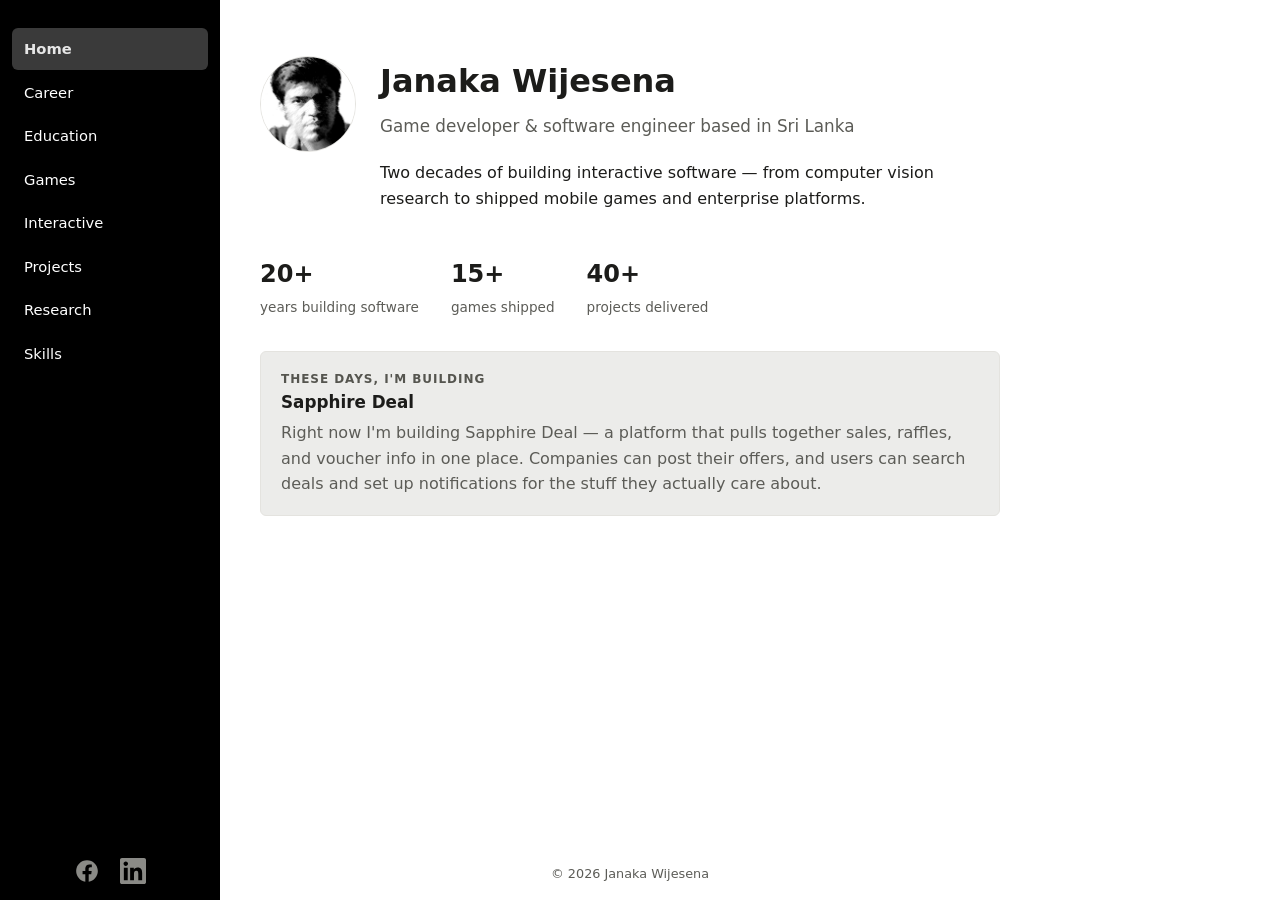
==== index.html @ 41aef9d0 "Initial commit: personal portfolio website Static site with sidebar navigation covering Home, Career" ====
<!doctype html>
<html lang="en">
<head>
<meta charset="UTF-8">
<meta name="viewport" content="width=device-width, initial-scale=1">
<title>Janaka Wijesena — Game Developer &amp; Software Engineer</title>
<link rel="stylesheet" href="assets/style.css">
</head>
<body>
<div class="layout">
  <aside class="sidebar">
    <nav class="sidenav">
      <a href="index.html" class="active">Home</a>
      <a href="career.html">Career</a>
      <a href="education.html">Education</a>
      <a href="games.html">Games</a>
      <a href="interactive.html">Interactive</a>
      <a href="projects.html">Projects</a>
      <a href="research.html">Research</a>
      <a href="skills.html">Skills</a>
    </nav>

    <div class="social-links">
      <a href="https://www.facebook.com/wijesena/" target="_blank" rel="noopener" aria-label="Facebook"><svg viewBox="0 0 24 24"><path d="M22 12c0-5.523-4.477-10-10-10S2 6.477 2 12c0 4.991 3.657 9.128 8.438 9.878v-6.987h-2.54V12h2.54V9.797c0-2.506 1.492-3.89 3.777-3.89 1.094 0 2.238.195 2.238.195v2.46h-1.26c-1.243 0-1.63.771-1.63 1.562V12h2.773l-.443 2.89h-2.33v6.987C18.343 21.128 22 16.991 22 12z"/></svg></a>
      <a href="https://www.linkedin.com/in/janaka-wijesena-46b5275/" target="_blank" rel="noopener" aria-label="LinkedIn"><svg viewBox="0 0 24 24"><path d="M20.447 20.452h-3.554v-5.569c0-1.328-.027-3.037-1.852-3.037-1.853 0-2.136 1.445-2.136 2.939v5.667H9.351V9h3.414v1.561h.046c.477-.9 1.637-1.85 3.37-1.85 3.601 0 4.267 2.37 4.267 5.455v6.286zM5.337 7.433c-1.144 0-2.063-.926-2.063-2.065 0-1.138.92-2.063 2.063-2.063 1.14 0 2.064.925 2.064 2.063 0 1.139-.925 2.065-2.064 2.065zm1.782 13.019H3.555V9h3.564v11.452zM22.225 0H1.771C.792 0 0 .774 0 1.729v20.542C0 23.227.792 24 1.771 24h20.451C23.2 24 24 23.227 24 22.271V1.729C24 .774 23.2 0 22.222 0h.003z"/></svg></a>
    </div>
  </aside>

  <main>
    <div class="hero">
      <img class="avatar" src="assets/profile.png" alt="Janaka Wijesena">
      <div>
        <h1>Janaka Wijesena</h1>
        <p class="tagline">Game developer &amp; software engineer based in Sri Lanka</p>
        <p class="lede">Two decades of building interactive software — from computer vision research to shipped mobile games and enterprise platforms.</p>
      </div>
    </div>

    <div class="stats">
      <div class="stat"><b>20+</b><span>years building software</span></div>
      <div class="stat"><b>15+</b><span>games shipped</span></div>
      <div class="stat"><b>40+</b><span>projects delivered</span></div>
    </div>

    <div class="highlight">
      <div class="label">These days, I'm building</div>
      <h3>Sapphire Deal</h3>
      <p style="margin:4px 0 0; color:var(--text-dim);">Right now I'm building Sapphire Deal — a platform that pulls together sales, raffles, and voucher info in one place. Companies can post their offers, and users can search deals and set up notifications for the stuff they actually care about.</p>
    </div>

    <footer>© 2026 Janaka Wijesena</footer>
  </main>
</div>
</body>
</html>
---- assets/style.css ----
:root{
  --bg:#ffffff;
  --bg-alt:#f6f6f4;
  --text:#1c1c1a;
  --text-dim:#5c5c57;
  --border:#e4e3df;
  --accent:#55554f;
  --accent-bg:#ececea;
  --radius:6px;
  --sidebar-w:220px;
}
@media (prefers-color-scheme: dark){
  :root{
    --bg:#151513;
    --bg-alt:#1d1d1b;
    --text:#e9e8e3;
    --text-dim:#a3a29c;
    --border:#333331;
    --accent:#c9c9c4;
    --accent-bg:#2a2a28;
  }
}
*{box-sizing:border-box;}
html, body{
  margin:0;
  height:100%;
}
body{
  font-family:"Segoe UI", system-ui, -apple-system, Helvetica, Arial, sans-serif;
  background:var(--bg);
  color:var(--text);
  line-height:1.6;
}
a{color:var(--accent); text-decoration:none;}
a:hover{text-decoration:underline;}

.layout{display:flex; min-height:100vh; align-items:stretch;}

/* Sidebar */
aside.sidebar{
  width:var(--sidebar-w);
  flex-shrink:0;
  background:#000;
  position:sticky;
  top:0;
  align-self:flex-start;
  height:100vh;
  overflow-y:auto;
  padding:28px 0 0;
  display:flex;
  flex-direction:column;
}

.social-links{
  margin-top:auto;
  display:flex;
  justify-content:center;
  gap:20px;
  padding:20px 20px 16px;
}
.social-links a{color:#8a8a86;}
.social-links a:hover{color:#fff;}
.social-links svg{width:26px; height:26px; fill:currentColor; display:block;}
.brand{
  display:block;
  padding:0 20px 20px;
  font-weight:600;
  font-size:1.05rem;
  color:var(--text);
  border-bottom:1px solid var(--border);
  margin-bottom:12px;
}
.brand:hover{text-decoration:none;}
.brand small{display:block; font-weight:400; color:var(--text-dim); font-size:0.8rem; margin-top:2px;}

nav.sidenav{display:flex; flex-direction:column; padding:0 12px;}
nav.sidenav a{
  color:#fff;
  font-size:0.92rem;
  padding:9px 12px;
  border-radius:var(--radius);
  margin-bottom:2px;
}
nav.sidenav a:hover{background:#262626; text-decoration:none; color:#fff;}
nav.sidenav a.active{background:#3a3a3a; color:#e6e6e6; font-weight:600;}

/* Main content */
main{
  flex:1;
  min-width:0;
  max-width:820px;
  padding:56px 40px 0;
  display:flex;
  flex-direction:column;
}
h1.page-title{font-size:1.6rem; margin:0 0 28px;}
h1{font-size:2rem; margin:0 0 6px;}
h2{
  font-size:1.05rem;
  letter-spacing:0.1em;
  text-transform:uppercase;
  color:var(--accent);
  margin:0 0 28px;
}
h3{font-size:1.05rem; margin:0 0 2px;}

.tagline{color:var(--text-dim); font-size:1.05rem; margin:0 0 20px;}
.lede{max-width:60ch;}

.hero{display:flex; gap:24px; align-items:flex-start;}
.avatar{
  width:96px; height:96px;
  border-radius:50%;
  object-fit:cover;
  flex-shrink:0;
  border:1px solid var(--border);
}

.stats{display:flex; gap:32px; margin-top:28px; flex-wrap:wrap;}
.stat b{display:block; font-size:1.5rem;}
.stat span{color:var(--text-dim); font-size:0.85rem;}

.highlight{
  margin-top:32px;
  padding:18px 20px;
  background:var(--accent-bg);
  border-radius:var(--radius);
  border:1px solid var(--border);
}
.highlight .label{font-size:0.75rem; text-transform:uppercase; letter-spacing:0.08em; color:var(--accent); font-weight:600;}

/* Career timeline */
.timeline{list-style:none; margin:0; padding:0;}
.timeline li{
  padding:0 0 22px 20px;
  border-left:2px solid var(--border);
  position:relative;
  margin-left:4px;
}
.timeline li:last-child{padding-bottom:0;}
.timeline li::before{
  content:"";
  position:absolute; left:-6px; top:4px;
  width:10px; height:10px; border-radius:50%;
  background:var(--accent);
}
.role-date{font-size:0.82rem; color:var(--text-dim);}
.role-title{font-weight:600;}
.role-org{color:var(--text-dim);}

/* Education */
.edu-item{margin-bottom:18px;}
.edu-item .role-date{display:block;}

.research-card{
  padding:16px 18px;
  background:var(--bg-alt);
  border-radius:var(--radius);
  margin-top:18px;
}
.tags{display:flex; flex-wrap:wrap; gap:6px; margin-top:10px;}
.tag{
  font-size:0.75rem;
  background:var(--accent-bg);
  color:var(--accent);
  padding:3px 9px;
  border-radius:999px;
  border:1px solid var(--border);
}

/* Games grid */
.grid{display:grid; grid-template-columns:repeat(auto-fill,minmax(230px,1fr)); gap:16px;}
.card{
  background:var(--bg-alt);
  border:1px solid var(--border);
  border-radius:var(--radius);
  padding:16px;
}
.card h3{margin-bottom:6px;}
.card p{margin:6px 0; font-size:0.9rem; color:var(--text-dim);}
.card .meta{font-size:0.8rem; color:var(--text-dim);}

/* Projects (grouped/collapsible) */
details.employer{
  border:1px solid var(--border);
  border-radius:var(--radius);
  margin-bottom:10px;
  background:var(--bg-alt);
  overflow:hidden;
}
details.employer summary{
  cursor:pointer;
  padding:14px 18px;
  font-weight:600;
  list-style:none;
  display:flex;
  justify-content:space-between;
  align-items:center;
}
details.employer summary::-webkit-details-marker{display:none;}
details.employer summary::after{
  content:"+";
  color:var(--accent);
  font-weight:400;
  font-size:1.2rem;
}
details.employer[open] summary::after{content:"–";}
.proj-list{padding:0 18px 16px;}
.proj{padding:14px 0; border-top:1px solid var(--border);}
.proj:first-child{border-top:none;}
.proj h4{margin:0 0 2px; font-size:0.98rem;}
.proj .role-date{display:block; margin-bottom:6px;}
.proj p{margin:6px 0; font-size:0.9rem; color:var(--text-dim);}
.proj .links{font-size:0.85rem; margin-top:6px;}
.proj .links a{margin-right:12px;}

/* Skills */
.skill-group{margin-bottom:22px;}
.skill-group h3{font-size:0.92rem; color:var(--text-dim); font-weight:600; text-transform:uppercase; letter-spacing:0.05em; margin-bottom:10px;}
.pills{display:flex; flex-wrap:wrap; gap:8px;}
.pill{
  font-size:0.85rem;
  padding:5px 12px;
  border-radius:999px;
  border:1px solid var(--border);
  background:var(--bg-alt);
}

footer{
  margin-top:auto;
  text-align:center;
  padding:16px 20px;
  color:var(--text-dim);
  font-size:0.8rem;
}

/* Mobile: sidebar collapses to a top bar */
@media (max-width:760px){
  .layout{flex-direction:column;}
  aside.sidebar{
    width:100%;
    height:auto;
    position:static;
    border-right:none;
    border-bottom:1px solid var(--border);
    padding:16px 0;
  }
  nav.sidenav{flex-direction:row; flex-wrap:wrap; padding:0 12px;}
  main{padding:32px 20px; max-width:none;}
  .hero{flex-direction:column; align-items:center; text-align:center;}
  .lede{max-width:none;}
}
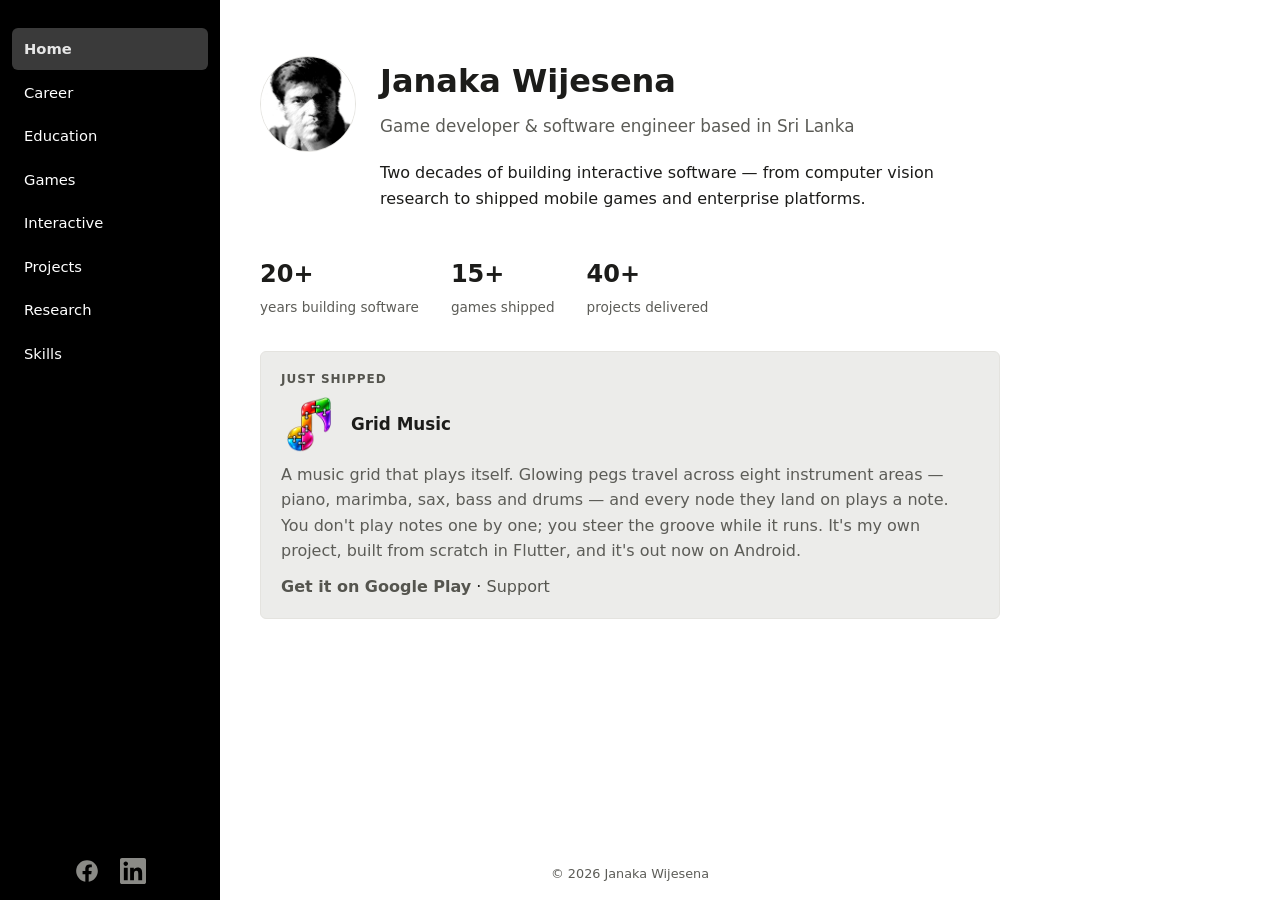
==== commit 0e28034b: "Add Grid Music to home, games and projects pages Home page "These days, I'm building" box now featur" ====
--- a/index.html
+++ b/index.html
@@ -4,7 +4,35 @@
 <meta charset="UTF-8">
 <meta name="viewport" content="width=device-width, initial-scale=1">
 <title>Janaka Wijesena — Game Developer &amp; Software Engineer</title>
+<meta name="description" content="Janaka Wijesena — game developer and software engineer based in Sri Lanka, building interactive software for over two decades: mobile games, enterprise platforms, and computer vision research.">
+<link rel="canonical" href="https://wijesena.net/">
+<meta property="og:type" content="website">
+<meta property="og:title" content="Janaka Wijesena — Game Developer & Software Engineer">
+<meta property="og:description" content="Game developer and software engineer based in Sri Lanka, building interactive software for over two decades: mobile games, enterprise platforms, and computer vision research.">
+<meta property="og:url" content="https://wijesena.net/">
+<meta property="og:image" content="https://wijesena.net/assets/profile.png">
+<meta name="twitter:card" content="summary">
+<meta name="twitter:title" content="Janaka Wijesena — Game Developer & Software Engineer">
+<meta name="twitter:description" content="Game developer and software engineer based in Sri Lanka, building interactive software for over two decades.">
+<meta name="twitter:image" content="https://wijesena.net/assets/profile.png">
+<link rel="icon" type="image/png" href="assets/eyeborg_eye_250.png">
 <link rel="stylesheet" href="assets/style.css">
+<script type="application/ld+json">
+{
+  "@context": "https://schema.org",
+  "@type": "Person",
+  "name": "Janaka Wijesena",
+  "alternateName": "Janaka Prasad Wijesena",
+  "jobTitle": "Game Developer & Software Engineer",
+  "url": "https://wijesena.net/",
+  "image": "https://wijesena.net/assets/profile.png",
+  "sameAs": [
+    "https://www.facebook.com/wijesena/",
+    "https://www.linkedin.com/in/janaka-wijesena-46b5275/"
+  ],
+  "address": { "@type": "PostalAddress", "addressCountry": "LK" }
+}
+</script>
 </head>
 <body>
 <div class="layout">
@@ -43,9 +71,13 @@
     </div>
 
     <div class="highlight">
-      <div class="label">These days, I'm building</div>
-      <h3>Sapphire Deal</h3>
-      <p style="margin:4px 0 0; color:var(--text-dim);">Right now I'm building Sapphire Deal — a platform that pulls together sales, raffles, and voucher info in one place. Companies can post their offers, and users can search deals and set up notifications for the stuff they actually care about.</p>
+      <div class="label">Just shipped</div>
+      <div style="display:flex; gap:14px; align-items:center; margin-top:8px;">
+        <img src="gridmusic/icon.png" alt="Grid Music app icon" width="56" style="height:auto; flex-shrink:0;">
+        <h3 style="margin:0;">Grid Music</h3>
+      </div>
+      <p style="margin:10px 0 0; color:var(--text-dim);">A music grid that plays itself. Glowing pegs travel across eight instrument areas — piano, marimba, sax, bass and drums — and every node they land on plays a note. You don't play notes one by one; you steer the groove while it runs. It's my own project, built from scratch in Flutter, and it's out now on Android.</p>
+      <p style="margin:10px 0 0;"><a href="https://play.google.com/store/apps/details?id=net.wijesena.gridmusic" target="_blank" rel="noopener"><b>Get it on Google Play</b></a> · <a href="gridmusic/">Support</a></p>
     </div>
 
     <footer>© 2026 Janaka Wijesena</footer>
